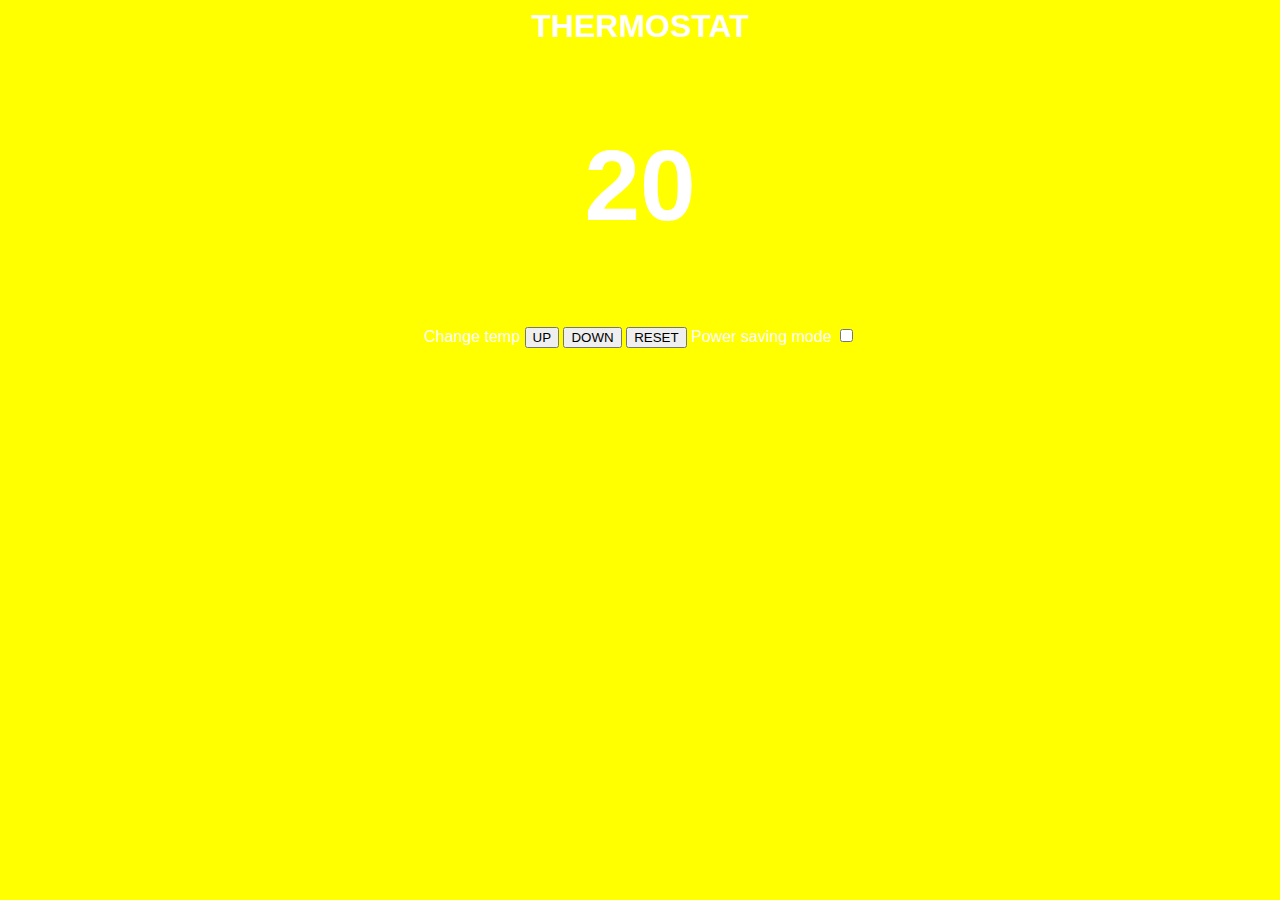
==== index.html @ 0ffc473c "refactoring" ====
<html>

  <head>
    <script type='text/javascript' src="src/Thermostat.js"></script>
    <link rel='stylesheet' href='style.css'>
  </head>

  <body>
  
    <h1>THERMOSTAT</h1>

    <h2 id="temp-display"></h2>

    <label>Change temp</label>
    <button id="up-button" type="button">UP</button>
    <button id='down-button' type="button">DOWN</button>
    <button id="reset-button" type="button">RESET</button>
    <label>Power saving mode</label>
    <input id='power-saving' type="checkbox" value="on">

    <script src="https://ajax.googleapis.com/ajax/libs/jquery/2.1.3/jquery.min.js"></script>
    <script type='text/javascript' src="src/thermostatController.js"></script>

  </body>

</html>
---- style.css ----
body
{
  background-color: black;
  color: white;
  font-family: arial;
  text-align: center;
}

h2
{
  font-size: 100px;
  color: white;
}
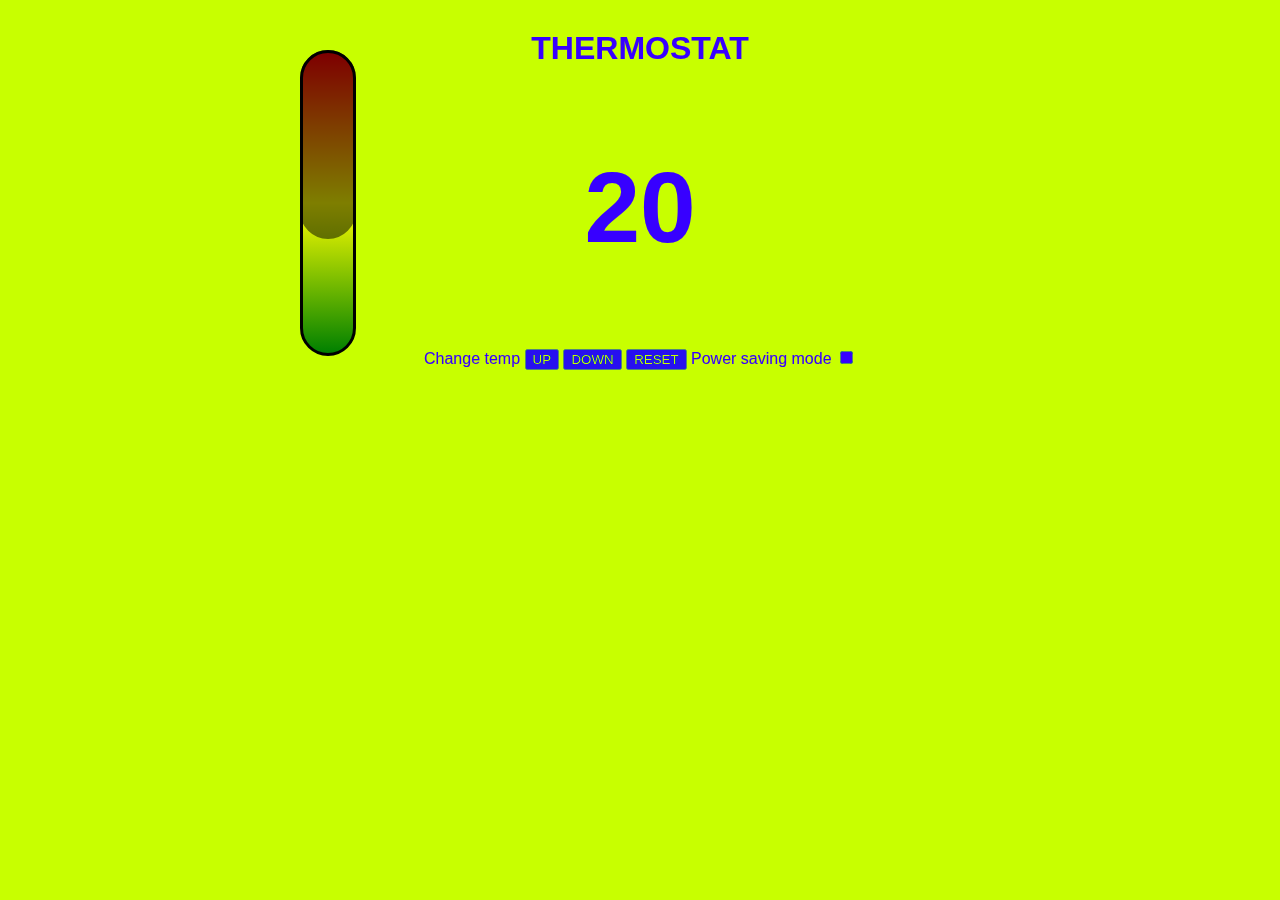
==== commit faa74beb: "invert" ====
--- a/index.html
+++ b/index.html
@@ -7,20 +7,25 @@
 
   <body>
   
-    <h1>THERMOSTAT</h1>
+    <h1 class='invert'>THERMOSTAT</h1>
 
-    <h2 id="temp-display"></h2>
+    <h2 id="temp-display" class='invert'></h2>
 
-    <label>Change temp</label>
-    <button id="up-button" type="button">UP</button>
-    <button id='down-button' type="button">DOWN</button>
-    <button id="reset-button" type="button">RESET</button>
-    <label>Power saving mode</label>
-    <input id='power-saving' type="checkbox" value="on">
+    <label class='invert'>Change temp</label>
+    <button class='invert' id="up-button" type="button">UP</button>
+    <button class='invert' id='down-button' type="button">DOWN</button>
+    <button class='invert' id="reset-button" type="button">RESET</button>
+    <label class='invert'>Power saving mode</label>
+    <input class='invert' id='power-saving' type="checkbox" value="on">
 
     <script src="https://ajax.googleapis.com/ajax/libs/jquery/2.1.3/jquery.min.js"></script>
     <script type='text/javascript' src="src/thermostatController.js"></script>
-
+    
+    <section id="thermo-container">
+      <div></div>
+      <div id="black"></div>
+    </section>
+    
   </body>
 
 </html>--- a/style.css
+++ b/style.css
@@ -1,13 +1,60 @@
 body
 {
   background-color: black;
-  color: white;
   font-family: arial;
   text-align: center;
+  color: white;
+}
+
+.invert
+{
+  mix-blend-mode: difference;
+}
+
+h1
+{
+  margin-top: 30px;
+  color: white;
 }
 
 h2
 {
   font-size: 100px;
   color: white;
+}
+
+section
+{
+  position: absolute;
+  top: 50px;
+  left: 300px;
+  height: 300px;
+  width: 50px;
+}
+
+div
+{
+  background: -webkit-linear-gradient(red,yellow,green); /* For Safari 5.1 to 6.0 */
+  background: -o-linear-gradient(red,yellow,green); /* For Opera 11.1 to 12.0 */
+  background: -moz-linear-gradient(red,yellow,green); /* For Firefox 3.6 to 15 */
+  background: linear-gradient(red,yellow,green); /* Standard syntax */
+  width: 100%;
+  height: 100%;
+  border-radius: 50px;
+  border: 3px #000 solid;
+  margin: 0 !important;
+  padding: 0 !important;
+  position: absolute;
+}
+
+div#black{
+  width: 100%;
+  height: 100%;
+  background: #000;
+  z-index: 1;
+  margin: 0 !important;
+  padding: 0 !important;
+  position: absolute;
+  opacity: .5;
+  transition: all linear 0.5s;
 }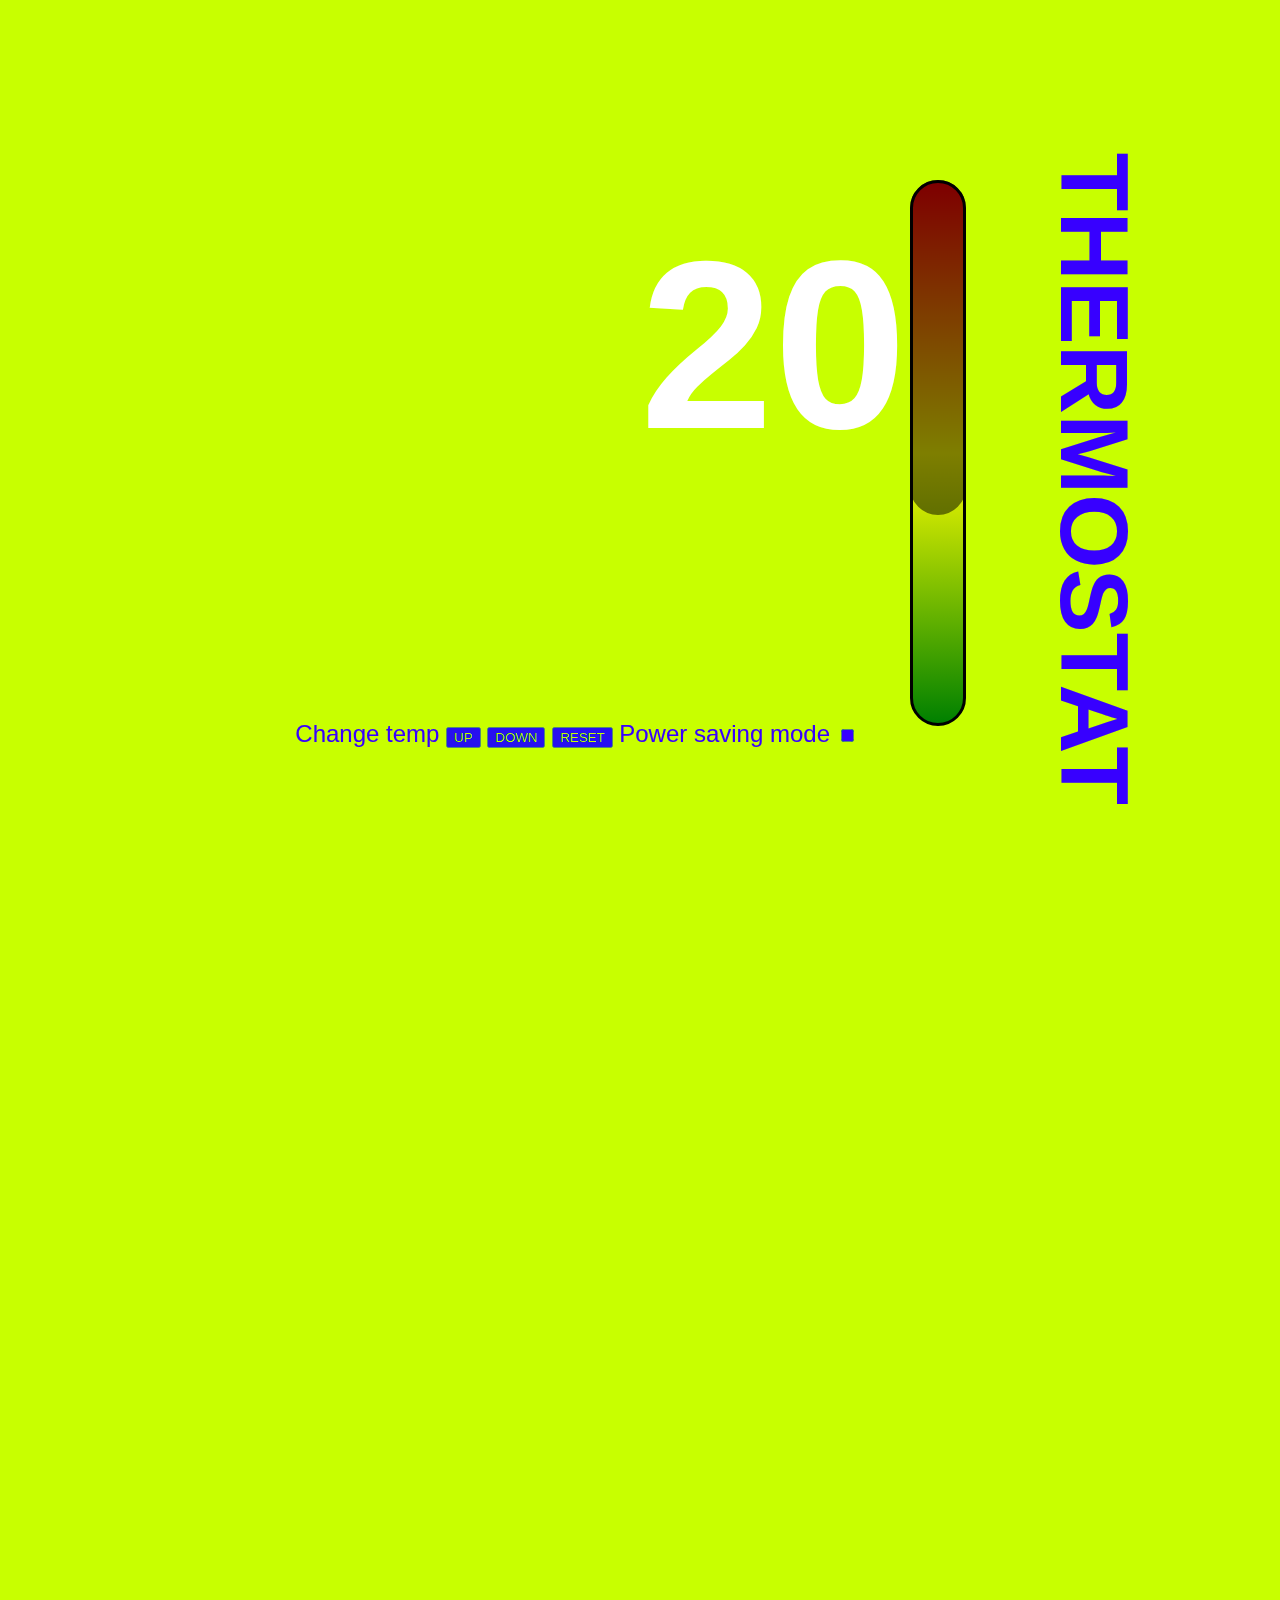
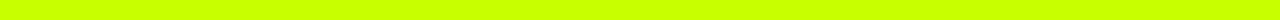
==== commit 009dc0b3: "merged with Phil" ====
--- a/index.html
+++ b/index.html
@@ -6,26 +6,35 @@
   </head>
 
   <body>
-  
+    
     <h1 class='invert'>THERMOSTAT</h1>
+
+    <div class="flip-container">
+      <div id="flip-parent">
+        <h2 id="temp-display"></h2>
+      </div>  
+    </div>
 
     <h2 id="temp-display" class='invert'></h2>
 
-    <label class='invert'>Change temp</label>
-    <button class='invert' id="up-button" type="button">UP</button>
-    <button class='invert' id='down-button' type="button">DOWN</button>
-    <button class='invert' id="reset-button" type="button">RESET</button>
-    <label class='invert'>Power saving mode</label>
-    <input class='invert' id='power-saving' type="checkbox" value="on">
+    <div id="form-div">
+      <label class='invert'>Change temp</label>
+      <button class='invert' id="up-button" type="button">UP</button>
+      <button class='invert' id='down-button' type="button">DOWN</button>
+      <button class='invert' id="reset-button" type="button">RESET</button>
+      <label class='invert'>Power saving mode</label>
+      <input class='invert' id='power-saving' type="checkbox" value="on">
+    </div>
+
+    <section id="thermo-container">
+      <div></div>
+      <div id="black"></div>
+    </section>
+
 
     <script src="https://ajax.googleapis.com/ajax/libs/jquery/2.1.3/jquery.min.js"></script>
     <script type='text/javascript' src="src/thermostatController.js"></script>
     
-    <section id="thermo-container">
-      <div></div>
-      <div id="black"></div>
-    </section>
-    
   </body>
 
 </html>--- a/style.css
+++ b/style.css
@@ -1,6 +1,7 @@
 body
 {
   background-color: black;
+  color: black;
   font-family: arial;
   text-align: center;
   color: white;
@@ -11,25 +12,36 @@
   mix-blend-mode: difference;
 }
 
-h1
-{
-  margin-top: 30px;
-  color: white;
+h1{
+  position: absolute;
+  transform: rotate(90deg);
+  left: 60%;
+  font-size: 6em;
+  top: 40%;
 }
 
 h2
 {
-  font-size: 100px;
+  font-size: 15em;
   color: white;
+  background: none;
+  border: none;
 }
 
-section
-{
+#thermo-container{
   position: absolute;
-  top: 50px;
-  left: 300px;
-  height: 300px;
+  top: 20%;
+  right: 25%;
+  height: 60%;
   width: 50px;
+}
+#form-div{
+  background:none;
+  border:none;
+  position: absolute;
+  top: 80%;
+  font-size: 1.5em;
+  right: 5%;
 }
 
 div
@@ -57,4 +69,27 @@
   position: absolute;
   opacity: .5;
   transition: all linear 0.5s;
-}+}
+
+.flip-container{
+  perspective: 2000;
+  width: 20%;
+  background: none;
+  border: none;
+  position: absolute;
+  left: 50%;
+}
+
+.flipper{
+  transform: rotateY(360deg);
+  transition: all ease-in-out .3s;
+  width: 100%;
+  background: none;
+  border: none;
+}
+
+#flip-parent{
+  background: none;
+  border:none;
+}
+
